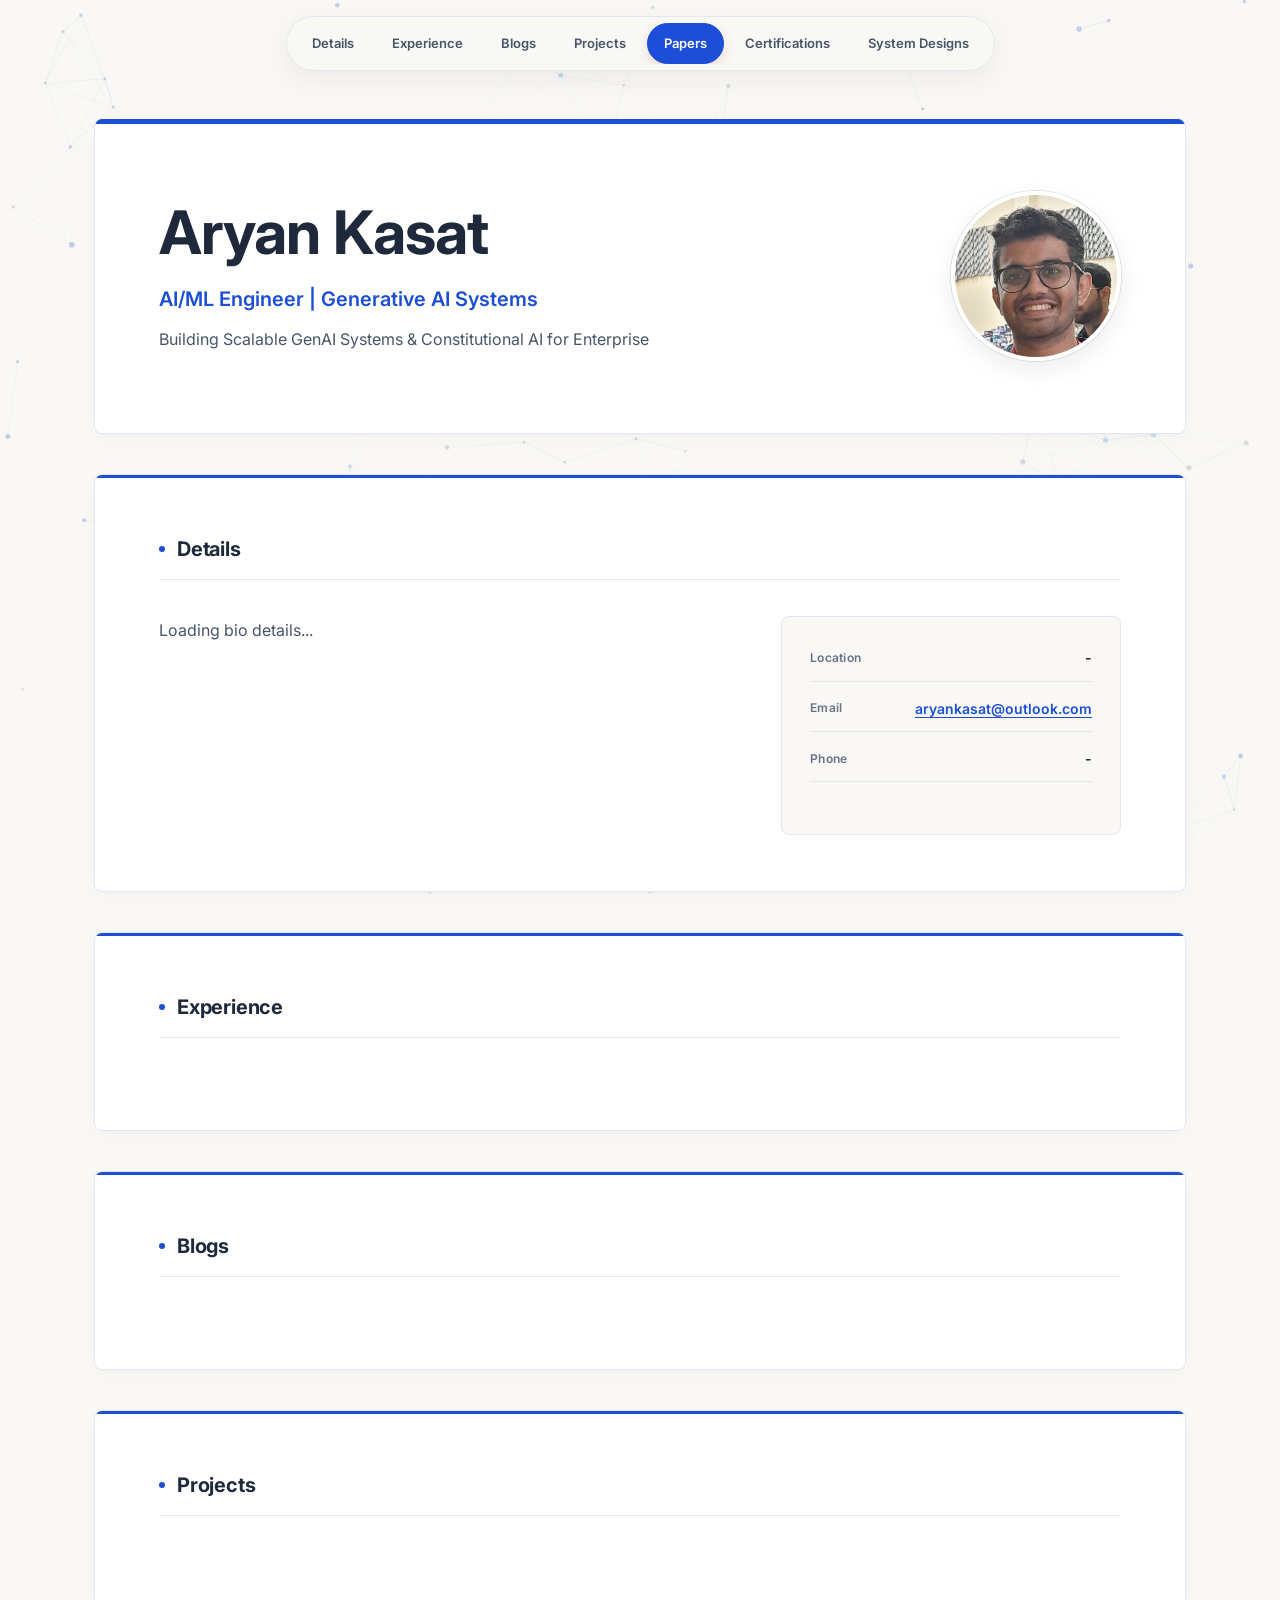
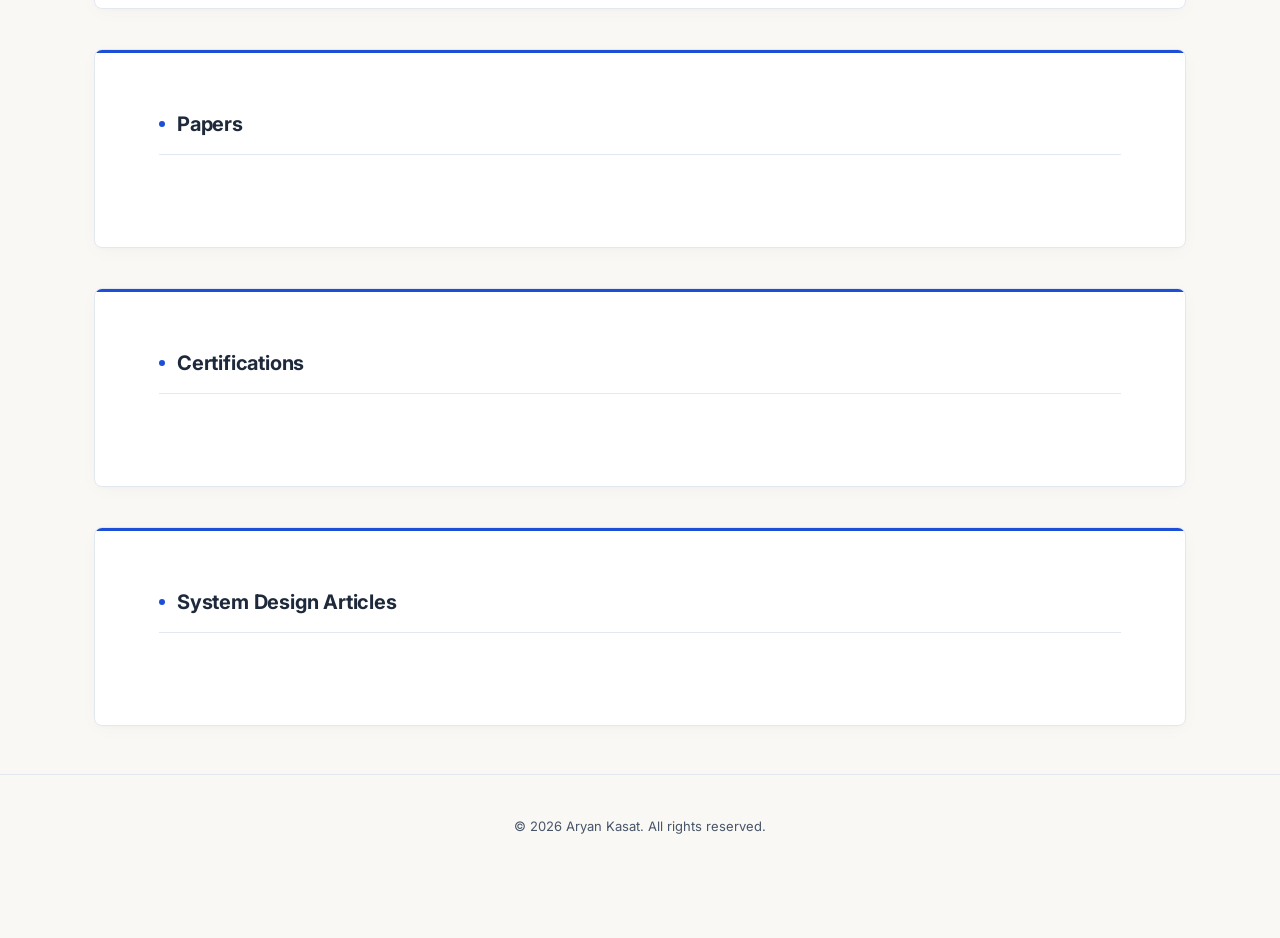
==== static/index.html @ ab73393a "website design with dummy data" ====
<!DOCTYPE html>
<html lang="en">
<head>
  <meta charset="UTF-8">
  <meta name="viewport" content="width=device-width, initial-scale=1.0">
  <meta name="description" content="Aryan Kasat - AI/ML Engineer. Specializing in Generative AI systems, LLMs, and constitutional AI.">
  <title>Aryan Kasat | AI/ML Engineer</title>
  
  <!-- Fonts (Inter Sans-Serif & Fira Code) -->
  <link rel="preconnect" href="https://fonts.googleapis.com">
  <link rel="preconnect" href="https://fonts.gstatic.com" crossorigin>
  <link href="https://fonts.googleapis.com/css2?family=Inter:wght@300;400;500;600;700;800&family=Fira+Code:wght@400;500&display=swap" rel="stylesheet">
  
  <!-- CSS Stylesheet -->
  <link rel="stylesheet" href="index.css">
</head>
<body>
  <!-- Global Loader -->
  <div id="global-loader" class="loader">
    <div class="spinner"></div>
  </div>

  <!-- Interactive Kinetic Network Canvas Background -->
  <canvas id="kinetic-canvas"></canvas>

  <!-- Sticky Top Navigation Bar -->
  <nav class="main-nav">
    <div class="nav-container">
      <a href="#details-section" class="nav-link-btn">Details</a>
      <a href="#experience-section" class="nav-link-btn">Experience</a>
      <a href="#blogs-section" class="nav-link-btn">Blogs</a>
      <a href="#projects-section" class="nav-link-btn">Projects</a>
      <a href="#papers-section" class="nav-link-btn">Papers</a>
      <a href="#certifications-section" class="nav-link-btn">Certifications</a>
      <a href="#system-designs-section" class="nav-link-btn">System Designs</a>
    </div>
  </nav>

  <div class="wrapper">
    <!-- 1. Name Section -->
    <header id="name-section" class="section name-header">
      <div class="name-text-container">
        <h1 id="user-name">Aryan Kasat</h1>
        <p id="user-title" class="user-title">AI/ML Engineer | Generative AI Systems</p>
        <p id="user-tagline" class="user-tagline">Building Scalable GenAI Systems & Constitutional AI for Enterprise</p>
      </div>
      <div class="name-image-container">
        <img src="profile.jpg" alt="Aryan Kasat" class="profile-photo">
      </div>
    </header>

    <!-- 2. Details Section -->
    <section id="details-section" class="section">
      <h2 class="section-title">Details</h2>
      <div class="details-grid">
        <div class="details-bio">
          <p id="about-summary">Loading bio details...</p>
        </div>
        <div class="details-contact">
          <div class="contact-row">
            <span class="contact-label">Location</span>
            <span id="contact-location" class="contact-value">-</span>
          </div>
          <div class="contact-row">
            <span class="contact-label">Email</span>
            <span class="contact-value"><a id="contact-email" href="mailto:aryankasat@outlook.com">aryankasat@outlook.com</a></span>
          </div>
          <div class="contact-row">
            <span class="contact-label">Phone</span>
            <span id="contact-phone" class="contact-value">-</span>
          </div>
          <div class="social-links-row" id="social-links">
            <!-- Dynamically populated -->
          </div>
        </div>
      </div>
    </section>

    <!-- 3. Experience Section -->
    <section id="experience-section" class="section">
      <h2 class="section-title">Experience</h2>
      <div id="experience-list" class="list-container">
        <!-- Dynamically populated -->
      </div>
    </section>

    <!-- 4. Blogs Section -->
    <section id="blogs-section" class="section">
      <h2 class="section-title">Blogs</h2>
      <div id="blogs-list" class="articles-grid">
        <!-- Dynamically populated -->
      </div>
    </section>

    <!-- 5. Projects Section -->
    <section id="projects-section" class="section">
      <h2 class="section-title">Projects</h2>
      <div id="projects-list" class="projects-grid">
        <!-- Dynamically populated -->
      </div>
    </section>

    <!-- 6. Papers Section -->
    <section id="papers-section" class="section">
      <h2 class="section-title">Papers</h2>
      <div id="papers-list" class="papers-list">
        <!-- Dynamically populated -->
      </div>
    </section>

    <!-- 7. Certifications Section -->
    <section id="certifications-section" class="section">
      <h2 class="section-title">Certifications</h2>
      <div id="certifications-list" class="certifications-grid">
        <!-- Dynamically populated -->
      </div>
    </section>

    <!-- 8. System Design Articles Section -->
    <section id="system-designs-section" class="section">
      <h2 class="section-title">System Design Articles</h2>
      <div id="system-designs-list" class="articles-grid">
        <!-- Dynamically populated -->
      </div>
    </section>
  </div>

  <!-- Global Modal for Details/Full Article views -->
  <div id="global-modal" class="modal" role="dialog" aria-modal="true">
    <div class="modal-overlay" id="modal-overlay"></div>
    <div class="modal-container">
      <button class="modal-close" id="modal-close" aria-label="Close modal">✕</button>
      <div class="modal-content" id="modal-body-content">
        <!-- Dynamically rendered -->
      </div>
    </div>
  </div>

  <!-- Footer -->
  <footer class="footer">
    <div class="footer-container">
      <p>&copy; 2026 Aryan Kasat. All rights reserved.</p>
    </div>
  </footer>

  <!-- Core JavaScript -->
  <script type="module" src="index.js"></script>
</body>
</html>
---- static/index.css ----
/* CSS Stylesheet: Anthropic Inspired Sand-Paper Aesthetic (Calibri Sans-Serif Font Stack) */

:root {
  /* Universal Sans-Serif Stack (Inter first) */
  --font-primary: 'Inter', -apple-system, BlinkMacSystemFont, 'Segoe UI', Roboto, Helvetica, Arial, sans-serif;
  --font-headings: 'Inter', -apple-system, BlinkMacSystemFont, 'Segoe UI', Roboto, Helvetica, Arial, sans-serif;
  --font-mono: 'Fira Code', monospace;

  /* Organic Sand-Paper Palette with Blue Accents */
  --bg-primary: #ffffff;
  --bg-secondary: #f9f8f4;  /* Earthy Ivory Paper Background */
  --bg-accent: #eef2f6;     /* Soft slate blue background tint */
  
  --text-primary: #1e293b;    /* Slate Deep Charcoal */
  --text-secondary: #475569;  /* Slate slate */
  --text-muted: #64748b;      /* Slate clay-gray */
  
  /* Brand Accents (Blue theme) */
  --color-accent: #1d4ed8;         /* Cobalt Blue */
  --color-accent-light: rgba(29, 78, 216, 0.06);
  --color-secondary: #0284c7;      /* Steel Blue */
  --color-secondary-light: rgba(2, 132, 199, 0.06);
  
  --border-color: #e2e8f0;    /* Soft Slate Border */
  --success-color: #2d5a27;   
  
  --container-width: 1140px;
  --radius-sm: 4px;
  --radius-md: 8px;
  --transition-speed: 0.2s;
  
  /* Elegant paper-style micro shadows */
  --shadow-subtle: 0 2px 8px rgba(27, 24, 22, 0.02);
  --shadow-card: 0 4px 20px -2px rgba(27, 24, 22, 0.03), 0 2px 4px rgba(27, 24, 22, 0.02);
  --shadow-hover: 0 15px 35px -8px rgba(27, 24, 22, 0.08), 0 2px 6px rgba(27, 24, 22, 0.03);
}

* {
  margin: 0;
  padding: 0;
  box-sizing: border-box;
}

html {
  scroll-behavior: smooth;
  scroll-padding-top: 85px; /* Offset for sticky nav */
}

body {
  font-family: var(--font-primary);
  background-color: var(--bg-secondary);
  color: var(--text-primary);
  line-height: 1.8;
  padding: 0 0 100px 0;
  position: relative;
  overflow-x: hidden;
}

/* Interactive Kinetic Network Background Canvas */
#kinetic-canvas {
  position: fixed;
  top: 0;
  left: 0;
  width: 100vw;
  height: 100vh;
  z-index: -1;
  pointer-events: none;
}

/* Custom Scrollbar */
::-webkit-scrollbar {
  width: 10px;
}
::-webkit-scrollbar-track {
  background: var(--bg-secondary);
}
::-webkit-scrollbar-thumb {
  background: #dcd6cd;
  border-radius: var(--radius-sm);
  border: 2px solid var(--bg-secondary);
}
::-webkit-scrollbar-thumb:hover {
  background: var(--text-muted);
}

/* Wrapper */
.wrapper {
  max-width: var(--container-width);
  margin: 0 auto;
  padding: 0 24px;
}

/* Floating Sticky Navigation Bar (Glassmorphic Sand-Paper) */
.main-nav {
  position: sticky;
  top: 16px;
  margin: 16px auto 48px auto;
  width: max-content;
  max-width: calc(100% - 32px);
  background: rgba(249, 248, 244, 0.75);
  backdrop-filter: blur(20px);
  -webkit-backdrop-filter: blur(20px);
  border: 1px solid var(--border-color);
  z-index: 100;
  padding: 6px 8px;
  border-radius: 50px;
  box-shadow: 0 8px 30px rgba(27, 24, 22, 0.06);
  transition: all var(--transition-speed) cubic-bezier(0.4, 0, 0.2, 1);
}

.nav-container {
  display: flex;
  justify-content: center;
  align-items: center;
  gap: 4px;
  overflow-x: auto;
  scrollbar-width: none;
  border-radius: 50px;
}

.nav-container::-webkit-scrollbar {
  display: none;
}

.nav-link-btn {
  font-family: var(--font-primary);
  font-size: 13px;
  font-weight: 600;
  color: var(--text-secondary);
  background: transparent;
  border: 1px solid transparent;
  padding: 8px 16px;
  border-radius: 30px;
  text-decoration: none;
  white-space: nowrap;
  transition: all var(--transition-speed) cubic-bezier(0.4, 0, 0.2, 1);
}

.nav-link-btn:hover {
  color: var(--color-accent);
  background: var(--color-accent-light);
  transform: translateY(-1px);
  text-decoration: none;
}

.nav-link-btn.active {
  background: var(--color-accent);
  color: #ffffff;
  border-color: var(--color-accent);
  box-shadow: 0 4px 12px rgba(139, 30, 63, 0.15);
}

/* Card layout sections with top brand accent line */
.section {
  background-color: var(--bg-primary);
  border: 1px solid var(--border-color);
  border-radius: var(--radius-md);
  padding: 56px 64px;
  margin-bottom: 40px;
  box-shadow: var(--shadow-card);
  position: relative;
  overflow: hidden;
  transition: box-shadow var(--transition-speed) ease, transform var(--transition-speed) ease;
}

.section:hover {
  box-shadow: var(--shadow-hover);
  transform: translateY(-2px);
}

.section::before {
  content: '';
  position: absolute;
  top: 0;
  left: 0;
  right: 0;
  height: 3px;
  background-color: var(--color-accent);
}

/* 1. Name Section Customizer */
.name-header {
  border-top: none;
  padding: 72px 64px;
  display: flex;
  justify-content: space-between;
  align-items: center;
  gap: 48px;
}

.name-header::before {
  height: 5px; /* Thicker accent line on hero header card */
}

.name-text-container {
  flex: 1;
}

.name-image-container {
  flex-shrink: 0;
  display: flex;
  justify-content: center;
  align-items: center;
}

.profile-photo {
  width: 170px;
  height: 170px;
  border-radius: 50%;
  object-fit: cover;
  border: 4px solid var(--bg-primary);
  box-shadow: 0 8px 24px rgba(27, 24, 22, 0.08), 0 0 0 1px var(--border-color);
  transition: transform var(--transition-speed) ease;
}

.profile-photo:hover {
  transform: scale(1.04);
}

.name-header h1 {
  font-family: var(--font-headings);
  font-size: clamp(38px, 6.5vw, 60px);
  font-weight: 700;
  line-height: 1.1;
  margin-bottom: 16px;
  color: var(--text-primary);
  letter-spacing: -0.015em;
}

.user-title {
  font-family: var(--font-primary);
  font-size: 20px;
  font-weight: 600;
  color: var(--color-accent);
  margin-bottom: 8px;
}

.user-tagline {
  font-family: var(--font-primary);
  font-size: 16px;
  color: var(--text-secondary);
  font-weight: 400;
  max-width: 800px;
}

h1, h2, h3, h4 {
  font-family: var(--font-headings);
  font-weight: 700;
  color: var(--text-primary);
  letter-spacing: -0.015em;
}

h2.section-title {
  font-family: var(--font-headings);
  font-size: 20px;
  text-transform: capitalize;
  letter-spacing: -0.01em;
  color: var(--text-primary);
  margin-bottom: 36px;
  font-weight: 700;
  border-bottom: 1.5px solid var(--border-color);
  padding-bottom: 12px;
  display: flex;
  align-items: center;
  gap: 12px;
}

h2.section-title::before {
  content: '';
  display: inline-block;
  width: 6px;
  height: 6px;
  background-color: var(--color-accent);
  border-radius: 50%;
}

p {
  color: var(--text-secondary);
}

a {
  color: var(--color-accent);
  text-decoration: underline;
  text-underline-offset: 3px;
  transition: opacity var(--transition-speed);
}

a:hover {
  opacity: 0.8;
}

/* 2. Details Section */
.details-grid {
  display: grid;
  grid-template-columns: 1.25fr 0.75fr;
  gap: 56px;
}

.details-bio p {
  font-size: 16px;
  line-height: 1.85;
}

.details-contact {
  display: flex;
  flex-direction: column;
  gap: 14px;
  background-color: var(--bg-secondary);
  padding: 28px;
  border-radius: var(--radius-md);
  border: 1px solid var(--border-color);
}

.contact-row {
  display: flex;
  justify-content: space-between;
  border-bottom: 1px solid var(--border-color);
  padding-bottom: 10px;
  font-size: 14px;
  align-items: center;
}

.contact-row:last-of-type {
  border-bottom: none;
  padding-bottom: 0;
}

.contact-label {
  font-weight: 600;
  color: var(--text-muted);
  font-size: 12px;
  letter-spacing: 0.02em;
}

.contact-value {
  color: var(--text-primary);
  font-weight: 600;
}

.social-links-row {
  display: flex;
  gap: 12px;
  margin-top: 10px;
}

.social-links-row a {
  color: var(--text-primary);
  background: var(--bg-primary);
  border: 1px solid var(--border-color);
  width: 38px;
  height: 38px;
  border-radius: var(--radius-sm);
  display: inline-flex;
  justify-content: center;
  align-items: center;
  transition: all var(--transition-speed) ease;
  box-shadow: 0 1px 2px rgba(0,0,0,0.01);
}

.social-links-row a:hover {
  background: var(--text-primary);
  color: var(--bg-primary);
  border-color: var(--text-primary);
  transform: translateY(-1px);
}

.social-links-row svg {
  width: 18px;
  height: 18px;
}

/* 3. Experience Timeline */
.list-container {
  display: flex;
  flex-direction: column;
  gap: 40px;
}

.exp-item {
  display: grid;
  grid-template-columns: 200px 1fr;
  gap: 32px;
  border-bottom: 1px dashed var(--border-color);
  padding-bottom: 32px;
}

.exp-item:last-child {
  border-bottom: none;
  padding-bottom: 0;
}

.exp-date {
  font-family: var(--font-primary);
  font-size: 14.5px;
  font-weight: 600;
  color: var(--color-accent);
  border-right: 2px solid var(--border-color);
  padding-right: 24px;
}

.exp-content h3 {
  font-family: var(--font-headings);
  font-size: 20px;
  font-weight: 700;
  margin-bottom: 4px;
}

.exp-company {
  font-weight: 600;
  color: var(--color-secondary);
  font-size: 15px;
  margin-bottom: 12px;
  display: block;
}

.exp-desc {
  font-size: 15px;
  margin-bottom: 16px;
  color: var(--text-secondary);
}

.exp-highlights {
  list-style: none;
  display: flex;
  flex-direction: column;
  gap: 8px;
  padding-left: 2px;
}

.exp-highlights li {
  font-size: 14.5px;
  color: var(--text-secondary);
  position: relative;
  padding-left: 22px;
}

.exp-highlights li::before {
  content: '✦';
  position: absolute;
  left: 0;
  top: 1px;
  color: var(--color-accent);
  font-size: 10px;
}

/* 4 & 8. Articles Cards Grid */
.articles-grid {
  display: grid;
  grid-template-columns: 1fr 1fr;
  gap: 24px;
}

.article-card {
  display: flex;
  flex-direction: column;
  gap: 14px;
  padding: 32px;
  background-color: var(--bg-secondary);
  border: 1px solid var(--border-color);
  border-radius: var(--radius-md);
  cursor: pointer;
  height: 100%;
  transition: all var(--transition-speed) ease;
}

.article-card:hover {
  border-color: var(--color-accent);
  background-color: var(--bg-primary);
  transform: translateY(-3px);
  box-shadow: var(--shadow-hover);
}

.article-card-header {
  display: flex;
  justify-content: space-between;
  align-items: center;
  font-size: 11px;
  font-weight: 700;
}

.article-category {
  color: var(--color-secondary);
  text-transform: uppercase;
  letter-spacing: 0.05em;
}

.article-meta-date {
  color: var(--text-muted);
  font-family: var(--font-mono);
}

.article-card h3 {
  font-family: var(--font-headings);
  font-size: 19px;
  font-weight: 700;
  line-height: 1.35;
  color: var(--text-primary);
  transition: color var(--transition-speed);
}

.article-card:hover h3 {
  color: var(--color-accent);
}

.article-summary-text {
  font-size: 14.5px;
  color: var(--text-secondary);
  line-height: 1.6;
}

.article-read-btn {
  font-size: 12px;
  font-weight: 700;
  color: var(--color-accent);
  text-transform: uppercase;
  letter-spacing: 0.05em;
  margin-top: auto;
  display: flex;
  align-items: center;
}

/* 5. Projects Section */
.projects-grid {
  display: grid;
  grid-template-columns: 1fr 1fr;
  gap: 24px;
}

.proj-card {
  border: 1px solid var(--border-color);
  padding: 32px;
  border-radius: var(--radius-md);
  background-color: var(--bg-secondary);
  display: flex;
  flex-direction: column;
  gap: 14px;
  cursor: pointer;
  transition: all var(--transition-speed) ease;
}

.proj-card:hover {
  border-color: var(--color-accent);
  background-color: var(--bg-primary);
  transform: translateY(-3px);
  box-shadow: var(--shadow-hover);
}

.proj-card h3 {
  font-family: var(--font-headings);
  font-size: 19px;
  font-weight: 700;
  transition: color var(--transition-speed);
}

.proj-card:hover h3 {
  color: var(--color-accent);
}

.proj-category {
  font-size: 10px;
  font-weight: 700;
  text-transform: uppercase;
  letter-spacing: 0.05em;
  color: var(--color-accent);
}

.proj-desc {
  font-size: 14.5px;
  color: var(--text-secondary);
  line-height: 1.65;
  display: -webkit-box;
  -webkit-line-clamp: 3;
  -webkit-box-orient: vertical;
  overflow: hidden;
}

.proj-techs {
  display: flex;
  flex-wrap: wrap;
  gap: 6px;
  margin-top: auto;
}

.tech-badge {
  font-family: var(--font-mono);
  font-size: 10.5px;
  background-color: var(--color-secondary-light);
  color: var(--color-secondary);
  border: 1px solid rgba(45, 90, 39, 0.1);
  padding: 3px 8px;
  border-radius: var(--radius-sm);
  font-weight: 500;
}

/* 6. Papers Section */
.papers-list {
  display: flex;
  flex-direction: column;
  gap: 32px;
}

.paper-item {
  border-left: 3px solid var(--color-accent);
  padding-left: 24px;
}

.paper-item h3 {
  font-family: var(--font-headings);
  font-size: 19px;
  margin-bottom: 8px;
  line-height: 1.3;
}

.paper-authors {
  font-size: 14.5px;
  color: var(--text-muted);
  margin-bottom: 8px;
}

.author-highlight {
  font-weight: 700;
  color: var(--color-accent);
  background: var(--color-accent-light);
  padding: 2px 8px;
  border-radius: 4px;
}

.paper-venue-badge {
  font-size: 11.5px;
  font-weight: 700;
  color: var(--color-secondary);
  background-color: var(--color-secondary-light);
  border: 1px solid rgba(45, 90, 39, 0.1);
  padding: 3px 8px;
  border-radius: var(--radius-sm);
  display: inline-block;
  margin-bottom: 10px;
}

.paper-desc {
  font-size: 14.5px;
  color: var(--text-secondary);
}

/* 7. Certifications Section */
.certifications-grid {
  display: grid;
  grid-template-columns: repeat(auto-fill, minmax(280px, 1fr));
  gap: 20px;
}

.cert-card {
  background-color: var(--bg-secondary);
  border: 1px solid var(--border-color);
  padding: 24px;
  border-radius: var(--radius-md);
  display: flex;
  flex-direction: column;
  justify-content: space-between;
  min-height: 120px;
  transition: all var(--transition-speed) ease;
}

.cert-card:hover {
  border-color: var(--color-accent);
  background-color: var(--bg-primary);
  box-shadow: var(--shadow-subtle);
  transform: translateY(-2px);
}

.cert-card h3 {
  font-family: var(--font-headings);
  font-size: 15.5px;
  font-weight: 700;
  margin-bottom: 6px;
  line-height: 1.3;
}

.cert-issuer {
  font-size: 13px;
  color: var(--text-secondary);
  font-weight: 500;
}

.cert-date {
  font-size: 11px;
  font-family: var(--font-mono);
  color: var(--text-muted);
  margin-top: 10px;
  font-weight: 500;
}

/* Global Loader */
.loader {
  position: fixed;
  top: 0;
  left: 0;
  width: 100%;
  height: 100%;
  background: var(--bg-secondary);
  display: flex;
  justify-content: center;
  align-items: center;
  z-index: 9999;
  transition: opacity var(--transition-speed) ease, visibility var(--transition-speed) ease;
}

.loader.hidden {
  opacity: 0;
  visibility: hidden;
}

.spinner {
  width: 40px;
  height: 40px;
  border: 2px solid var(--border-color);
  border-top-color: var(--color-accent);
  border-radius: 50%;
  animation: spin 0.8s infinite linear;
}

@keyframes spin {
  to { transform: rotate(360deg); }
}

/* Modal system */
.modal {
  position: fixed;
  top: 0;
  left: 0;
  width: 100%;
  height: 100%;
  z-index: 2000;
  display: flex;
  justify-content: center;
  align-items: center;
  opacity: 0;
  visibility: hidden;
  transition: opacity var(--transition-speed) ease, visibility var(--transition-speed) ease;
}

.modal.active {
  opacity: 1;
  visibility: visible;
}

.modal-overlay {
  position: absolute;
  top: 0;
  left: 0;
  width: 100%;
  height: 100%;
  background: rgba(25, 25, 25, 0.45);
  backdrop-filter: blur(4px);
}

.modal-container {
  background: var(--bg-primary);
  border: 1px solid var(--border-color);
  width: 90%;
  max-width: 760px;
  max-height: 80vh;
  overflow-y: auto;
  position: relative;
  z-index: 2002;
  padding: 44px;
  border-radius: var(--radius-md);
  box-shadow: 0 20px 40px rgba(0, 0, 0, 0.05);
}

.modal-close {
  position: absolute;
  top: 20px;
  right: 20px;
  background: var(--bg-secondary);
  border: 1px solid var(--border-color);
  font-size: 14px;
  font-weight: bold;
  cursor: pointer;
  color: var(--text-secondary);
  width: 32px;
  height: 32px;
  border-radius: 50%;
  display: flex;
  justify-content: center;
  align-items: center;
  transition: all var(--transition-speed);
}

.modal-close:hover {
  background: var(--text-primary);
  color: #ffffff;
  border-color: var(--text-primary);
}

/* Markdown formatting inside modal/page */
.markdown-body {
  line-height: 1.85;
  font-size: 15px;
}

.markdown-body h1, .markdown-body h2, .markdown-body h3 {
  font-family: var(--font-headings);
  font-weight: 700;
  margin-top: 24px;
  margin-bottom: 12px;
  color: var(--text-primary);
}

.markdown-body h1 { font-size: 22px; border-bottom: 1px solid var(--border-color); padding-bottom: 6px; }
.markdown-body h2 { font-size: 20px; }
.markdown-body h3 { font-size: 16px; }

.markdown-body p {
  margin-bottom: 16px;
  color: var(--text-secondary);
}

.markdown-body ul, .markdown-body ol {
  margin-bottom: 16px;
  padding-left: 20px;
}

.markdown-body li {
  margin-bottom: 6px;
  color: var(--text-secondary);
}

.markdown-body code {
  font-family: var(--font-mono);
  font-size: 13.5px;
  background: var(--bg-secondary);
  padding: 2px 6px;
  border-radius: var(--radius-sm);
  border: 1px solid var(--border-color);
  color: var(--color-accent);
}

.markdown-body pre {
  background: var(--bg-secondary);
  border: 1px solid var(--border-color);
  padding: 16px;
  border-radius: var(--radius-sm);
  overflow-x: auto;
  margin-bottom: 16px;
}

.markdown-body pre code {
  background: none;
  border: none;
  padding: 0;
  color: var(--text-primary);
}

/* Math blocks styling in markdown */
.math-block {
  text-align: center;
  margin: 18px 0;
  font-family: var(--font-mono);
  background: var(--bg-secondary);
  padding: 12px;
  border-radius: var(--radius-sm);
  border-left: 3px solid var(--color-secondary);
  color: var(--text-primary);
  font-size: 14.5px;
  font-weight: 500;
}

/* Footer */
.footer {
  text-align: center;
  padding-top: 40px;
  color: var(--text-muted);
  font-size: 13px;
  border-top: 1px solid var(--border-color);
  margin-top: 48px;
}

/* Responsive Overrides */
@media (max-width: 1024px) {
  .articles-grid {
    grid-template-columns: 1fr;
  }
}

@media (max-width: 768px) {
  body {
    padding-bottom: 40px;
  }
  
  .main-nav {
    width: calc(100% - 32px);
    max-width: 100%;
    top: 10px;
    margin-bottom: 32px;
  }
  
  .nav-container {
    justify-content: flex-start;
    padding: 0 8px;
  }
  
  .section {
    padding: 36px 24px;
    margin-bottom: 24px;
  }
  
  .name-header {
    padding: 48px 24px;
    flex-direction: column-reverse;
    gap: 24px;
    text-align: center;
  }
  
  .name-header h1 {
    font-size: 34px;
  }
  
  .profile-photo {
    width: 140px;
    height: 140px;
  }
  
  .details-grid {
    grid-template-columns: 1fr;
    gap: 24px;
  }
  
  .exp-item {
    grid-template-columns: 1fr;
    gap: 8px;
  }
  
  .exp-date {
    border-right: none;
    border-left: 2px solid var(--border-color);
    padding-right: 0;
    padding-left: 12px;
  }
  
  .projects-grid {
    grid-template-columns: 1fr;
  }
}
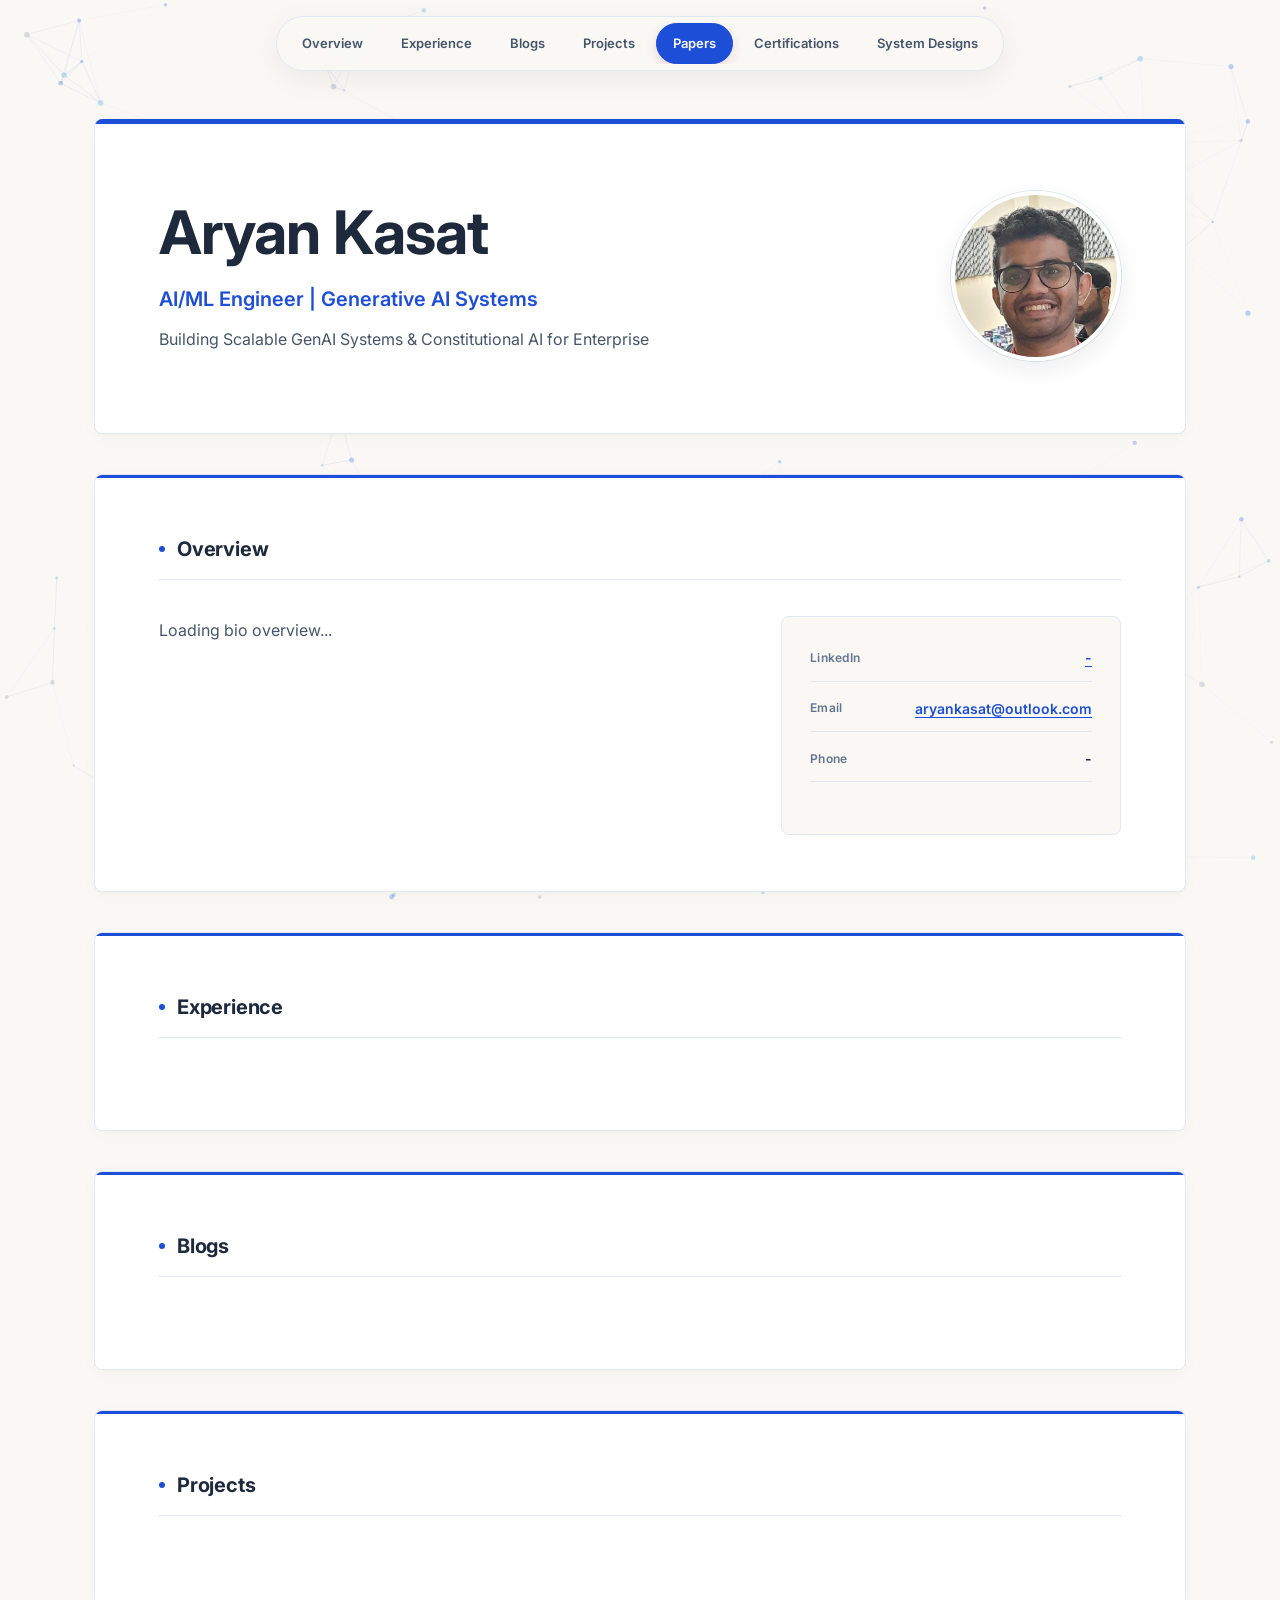
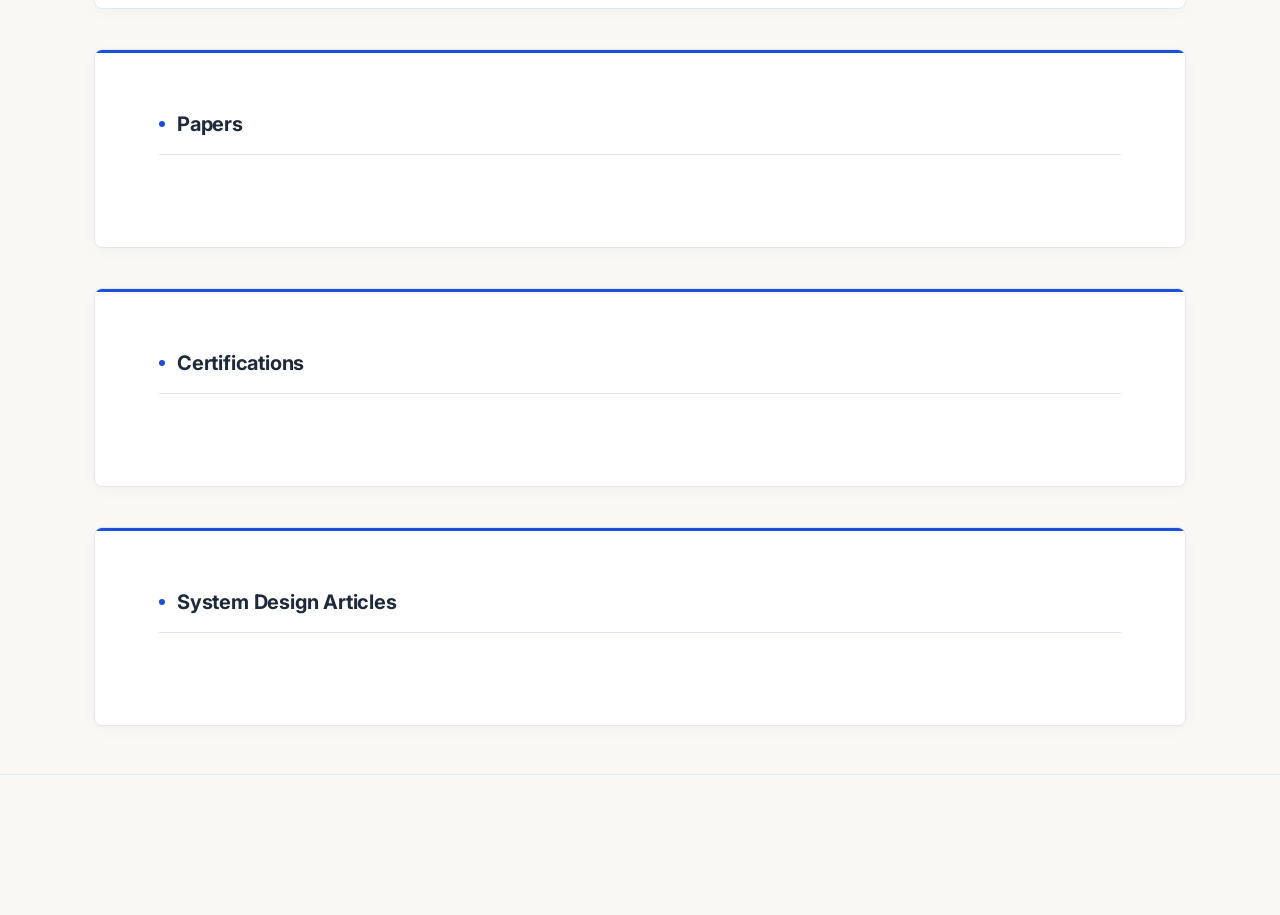
==== commit 89a0eda1: "Revamped the details section to overview section." ====
--- a/static/index.html
+++ b/static/index.html
@@ -26,7 +26,7 @@
   <!-- Sticky Top Navigation Bar -->
   <nav class="main-nav">
     <div class="nav-container">
-      <a href="#details-section" class="nav-link-btn">Details</a>
+      <a href="#overview-section" class="nav-link-btn">Overview</a>
       <a href="#experience-section" class="nav-link-btn">Experience</a>
       <a href="#blogs-section" class="nav-link-btn">Blogs</a>
       <a href="#projects-section" class="nav-link-btn">Projects</a>
@@ -49,17 +49,17 @@
       </div>
     </header>
 
-    <!-- 2. Details Section -->
-    <section id="details-section" class="section">
-      <h2 class="section-title">Details</h2>
+    <!-- 2. Overview Section -->
+    <section id="overview-section" class="section">
+      <h2 class="section-title">Overview</h2>
       <div class="details-grid">
         <div class="details-bio">
-          <p id="about-summary">Loading bio details...</p>
+          <p id="about-summary">Loading bio overview...</p>
         </div>
         <div class="details-contact">
           <div class="contact-row">
-            <span class="contact-label">Location</span>
-            <span id="contact-location" class="contact-value">-</span>
+            <span class="contact-label">LinkedIn</span>
+            <span class="contact-value"><a id="contact-linkedin" href="#" target="_blank" rel="noopener noreferrer">-</a></span>
           </div>
           <div class="contact-row">
             <span class="contact-label">Email</span>
@@ -139,7 +139,6 @@
   <!-- Footer -->
   <footer class="footer">
     <div class="footer-container">
-      <p>&copy; 2026 Aryan Kasat. All rights reserved.</p>
     </div>
   </footer>
 
--- a/static/index.css
+++ b/static/index.css
@@ -335,6 +335,19 @@
 .contact-value {
   color: var(--text-primary);
   font-weight: 600;
+  text-align: right;
+  max-width: 75%;
+  min-width: 0;
+  overflow: hidden;
+  text-overflow: ellipsis;
+  white-space: nowrap;
+}
+
+.contact-value a {
+  display: block;
+  overflow: hidden;
+  text-overflow: ellipsis;
+  white-space: nowrap;
 }
 
 .social-links-row {
@@ -517,6 +530,59 @@
   margin-top: auto;
   display: flex;
   align-items: center;
+}
+
+/* Card Media/Icon Placeholder space */
+.article-card-media {
+  width: 100%;
+  height: 140px;
+  background: var(--bg-primary);
+  border: 1px dashed var(--border-color);
+  border-radius: var(--radius-sm);
+  display: flex;
+  align-items: center;
+  justify-content: center;
+  margin-bottom: 8px;
+  transition: all var(--transition-speed) ease;
+}
+
+.article-card:hover .article-card-media {
+  border-color: var(--color-accent);
+  background: var(--color-accent-light);
+  transform: translateY(-1px);
+}
+
+.article-media-placeholder {
+  display: flex;
+  flex-direction: column;
+  align-items: center;
+  gap: 8px;
+  color: var(--text-muted);
+  font-size: 11px;
+  font-family: var(--font-mono);
+  font-weight: 500;
+  text-transform: uppercase;
+  letter-spacing: 0.05em;
+  transition: color var(--transition-speed) ease;
+}
+
+.article-card:hover .article-media-placeholder {
+  color: var(--color-accent);
+}
+
+.article-media-placeholder svg {
+  width: 28px;
+  height: 28px;
+  stroke: currentColor;
+  stroke-width: 1.5;
+  fill: none;
+  stroke-linecap: round;
+  stroke-linejoin: round;
+  transition: transform var(--transition-speed) ease;
+}
+
+.article-card:hover .article-media-placeholder svg {
+  transform: scale(1.08);
 }
 
 /* 5. Projects Section */
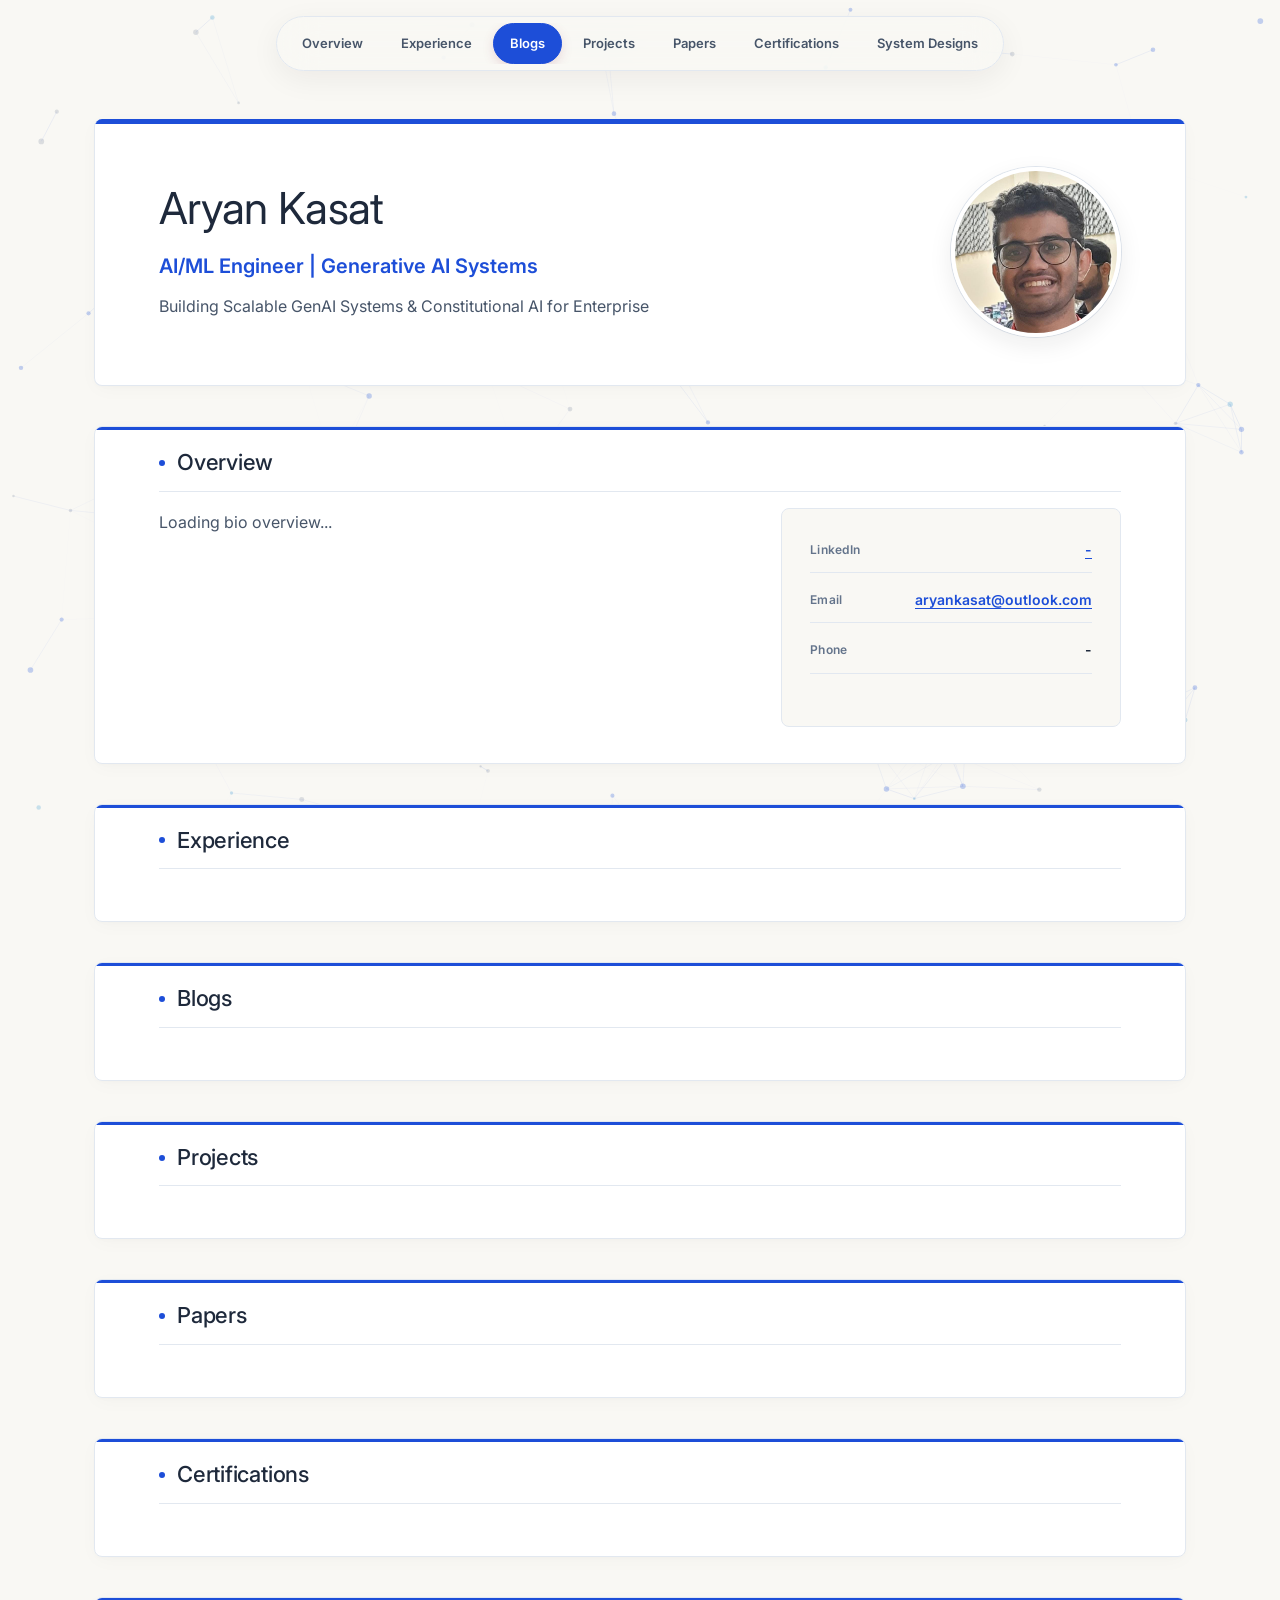
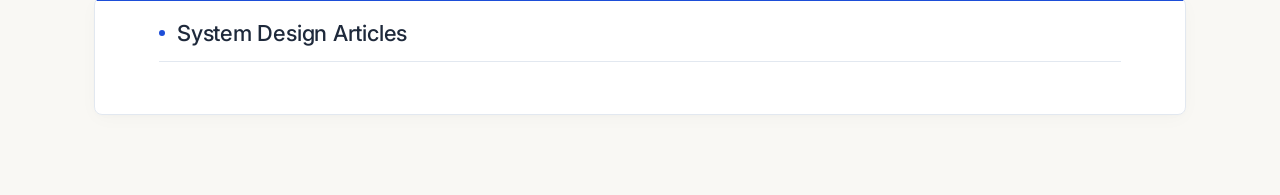
==== commit 6611b1c4: "refactor: improve article image rendering logic, clean up content parsing, and refine UI padding and" ====
--- a/static/index.html
+++ b/static/index.html
@@ -136,11 +136,7 @@
     </div>
   </div>
 
-  <!-- Footer -->
-  <footer class="footer">
-    <div class="footer-container">
-    </div>
-  </footer>
+
 
   <!-- Core JavaScript -->
   <script type="module" src="index.js"></script>
--- a/static/index.css
+++ b/static/index.css
@@ -2,33 +2,41 @@
 
 :root {
   /* Universal Sans-Serif Stack (Inter first) */
-  --font-primary: 'Inter', -apple-system, BlinkMacSystemFont, 'Segoe UI', Roboto, Helvetica, Arial, sans-serif;
+  --font-primary: 'Aptos', 'Inter', -apple-system, BlinkMacSystemFont, 'Segoe UI', Roboto, Helvetica, Arial, sans-serif;
   --font-headings: 'Inter', -apple-system, BlinkMacSystemFont, 'Segoe UI', Roboto, Helvetica, Arial, sans-serif;
   --font-mono: 'Fira Code', monospace;
 
   /* Organic Sand-Paper Palette with Blue Accents */
   --bg-primary: #ffffff;
-  --bg-secondary: #f9f8f4;  /* Earthy Ivory Paper Background */
-  --bg-accent: #eef2f6;     /* Soft slate blue background tint */
-  
-  --text-primary: #1e293b;    /* Slate Deep Charcoal */
-  --text-secondary: #475569;  /* Slate slate */
-  --text-muted: #64748b;      /* Slate clay-gray */
-  
+  --bg-secondary: #f9f8f4;
+  /* Earthy Ivory Paper Background */
+  --bg-accent: #eef2f6;
+  /* Soft slate blue background tint */
+
+  --text-primary: #1e293b;
+  /* Slate Deep Charcoal */
+  --text-secondary: #475569;
+  /* Slate slate */
+  --text-muted: #64748b;
+  /* Slate clay-gray */
+
   /* Brand Accents (Blue theme) */
-  --color-accent: #1d4ed8;         /* Cobalt Blue */
+  --color-accent: #1d4ed8;
+  /* Cobalt Blue */
   --color-accent-light: rgba(29, 78, 216, 0.06);
-  --color-secondary: #0284c7;      /* Steel Blue */
+  --color-secondary: #0284c7;
+  /* Steel Blue */
   --color-secondary-light: rgba(2, 132, 199, 0.06);
-  
-  --border-color: #e2e8f0;    /* Soft Slate Border */
-  --success-color: #2d5a27;   
-  
+
+  --border-color: #e2e8f0;
+  /* Soft Slate Border */
+  --success-color: #2d5a27;
+
   --container-width: 1140px;
   --radius-sm: 4px;
   --radius-md: 8px;
   --transition-speed: 0.2s;
-  
+
   /* Elegant paper-style micro shadows */
   --shadow-subtle: 0 2px 8px rgba(27, 24, 22, 0.02);
   --shadow-card: 0 4px 20px -2px rgba(27, 24, 22, 0.03), 0 2px 4px rgba(27, 24, 22, 0.02);
@@ -43,7 +51,8 @@
 
 html {
   scroll-behavior: smooth;
-  scroll-padding-top: 85px; /* Offset for sticky nav */
+  scroll-padding-top: 85px;
+  /* Offset for sticky nav */
 }
 
 body {
@@ -51,7 +60,7 @@
   background-color: var(--bg-secondary);
   color: var(--text-primary);
   line-height: 1.8;
-  padding: 0 0 100px 0;
+  padding: 0 0 40px 0;
   position: relative;
   overflow-x: hidden;
 }
@@ -71,14 +80,17 @@
 ::-webkit-scrollbar {
   width: 10px;
 }
+
 ::-webkit-scrollbar-track {
   background: var(--bg-secondary);
 }
+
 ::-webkit-scrollbar-thumb {
   background: #dcd6cd;
   border-radius: var(--radius-sm);
   border: 2px solid var(--bg-secondary);
 }
+
 ::-webkit-scrollbar-thumb:hover {
   background: var(--text-muted);
 }
@@ -155,7 +167,7 @@
   background-color: var(--bg-primary);
   border: 1px solid var(--border-color);
   border-radius: var(--radius-md);
-  padding: 56px 64px;
+  padding: 16px 64px 36px 64px;
   margin-bottom: 40px;
   box-shadow: var(--shadow-card);
   position: relative;
@@ -181,7 +193,7 @@
 /* 1. Name Section Customizer */
 .name-header {
   border-top: none;
-  padding: 72px 64px;
+  padding: 48px 64px;
   display: flex;
   justify-content: space-between;
   align-items: center;
@@ -189,7 +201,8 @@
 }
 
 .name-header::before {
-  height: 5px; /* Thicker accent line on hero header card */
+  height: 5px;
+  /* Thicker accent line on hero header card */
 }
 
 .name-text-container {
@@ -219,8 +232,8 @@
 
 .name-header h1 {
   font-family: var(--font-headings);
-  font-size: clamp(38px, 6.5vw, 60px);
-  font-weight: 700;
+  font-size: clamp(28px, 5vw, 44px);
+  font-weight: 400;
   line-height: 1.1;
   margin-bottom: 16px;
   color: var(--text-primary);
@@ -243,23 +256,27 @@
   max-width: 800px;
 }
 
-h1, h2, h3, h4 {
+h1,
+h2,
+h3,
+h4 {
   font-family: var(--font-headings);
-  font-weight: 700;
+  font-weight: 500;
   color: var(--text-primary);
   letter-spacing: -0.015em;
 }
 
 h2.section-title {
   font-family: var(--font-headings);
-  font-size: 20px;
+  font-size: 22px;
   text-transform: capitalize;
   letter-spacing: -0.01em;
   color: var(--text-primary);
-  margin-bottom: 36px;
-  font-weight: 700;
+  margin-top: 0;
+  margin-bottom: 16px;
+  font-weight: 500;
   border-bottom: 1.5px solid var(--border-color);
-  padding-bottom: 12px;
+  padding-bottom: 8px;
   display: flex;
   align-items: center;
   gap: 12px;
@@ -367,7 +384,7 @@
   justify-content: center;
   align-items: center;
   transition: all var(--transition-speed) ease;
-  box-shadow: 0 1px 2px rgba(0,0,0,0.01);
+  box-shadow: 0 1px 2px rgba(0, 0, 0, 0.01);
 }
 
 .social-links-row a:hover {
@@ -404,26 +421,30 @@
 
 .exp-date {
   font-family: var(--font-primary);
-  font-size: 14.5px;
-  font-weight: 600;
-  color: var(--color-accent);
   border-right: 2px solid var(--border-color);
   padding-right: 24px;
+}
+
+.exp-company-name {
+  font-weight: 500;
+  color: var(--color-accent);
+  font-size: 15.5px;
+  line-height: 1.35;
+}
+
+.exp-date-range {
+  font-size: 12.5px;
+  color: var(--text-muted);
+  font-weight: 500;
+  margin-top: 6px;
+  display: block;
 }
 
 .exp-content h3 {
   font-family: var(--font-headings);
   font-size: 20px;
-  font-weight: 700;
+  font-weight: 500;
   margin-bottom: 4px;
-}
-
-.exp-company {
-  font-weight: 600;
-  color: var(--color-secondary);
-  font-size: 15px;
-  margin-bottom: 12px;
-  display: block;
 }
 
 .exp-desc {
@@ -436,7 +457,7 @@
   list-style: none;
   display: flex;
   flex-direction: column;
-  gap: 8px;
+  gap: 2px;
   padding-left: 2px;
 }
 
@@ -445,6 +466,7 @@
   color: var(--text-secondary);
   position: relative;
   padding-left: 22px;
+  line-height: 1.45;
 }
 
 .exp-highlights li::before {
@@ -459,7 +481,7 @@
 /* 4 & 8. Articles Cards Grid */
 .articles-grid {
   display: grid;
-  grid-template-columns: 1fr 1fr;
+  grid-template-columns: repeat(auto-fill, minmax(200px, 1fr));
   gap: 24px;
 }
 
@@ -467,7 +489,7 @@
   display: flex;
   flex-direction: column;
   gap: 14px;
-  padding: 32px;
+  padding: 16px 28px;
   background-color: var(--bg-secondary);
   border: 1px solid var(--border-color);
   border-radius: var(--radius-md);
@@ -492,7 +514,7 @@
 }
 
 .article-category {
-  color: var(--color-secondary);
+  color: var(--text-muted);
   text-transform: uppercase;
   letter-spacing: 0.05em;
 }
@@ -500,25 +522,30 @@
 .article-meta-date {
   color: var(--text-muted);
   font-family: var(--font-mono);
+  font-size: 11px;
 }
 
 .article-card h3 {
   font-family: var(--font-headings);
-  font-size: 19px;
-  font-weight: 700;
+  font-size: 16px;
+  font-weight: 500;
   line-height: 1.35;
   color: var(--text-primary);
   transition: color var(--transition-speed);
 }
 
 .article-card:hover h3 {
-  color: var(--color-accent);
+  color: var(--text-primary);
 }
 
 .article-summary-text {
   font-size: 14.5px;
   color: var(--text-secondary);
   line-height: 1.6;
+  display: -webkit-box;
+  -webkit-line-clamp: 2;
+  -webkit-box-orient: vertical;
+  overflow: hidden;
 }
 
 .article-read-btn {
@@ -527,29 +554,46 @@
   color: var(--color-accent);
   text-transform: uppercase;
   letter-spacing: 0.05em;
+  display: flex;
+  align-items: center;
+  transition: color var(--transition-speed) ease;
+}
+
+.article-card:hover .article-read-btn {
+  color: var(--color-accent);
+  text-decoration: underline;
+}
+
+.article-card-footer {
+  display: flex;
+  justify-content: space-between;
+  align-items: center;
   margin-top: auto;
-  display: flex;
-  align-items: center;
 }
 
 /* Card Media/Icon Placeholder space */
 .article-card-media {
-  width: 100%;
-  height: 140px;
+  width: calc(100% + 56px);
+  margin-top: -16px;
+  margin-left: -28px;
+  margin-right: -28px;
+  height: 160px;
   background: var(--bg-primary);
-  border: 1px dashed var(--border-color);
-  border-radius: var(--radius-sm);
+  border: none;
+  border-bottom: 1px solid var(--border-color);
+  border-top-left-radius: var(--radius-md);
+  border-top-right-radius: var(--radius-md);
   display: flex;
   align-items: center;
   justify-content: center;
-  margin-bottom: 8px;
+  margin-bottom: 0;
   transition: all var(--transition-speed) ease;
+  overflow: hidden;
 }
 
 .article-card:hover .article-card-media {
-  border-color: var(--color-accent);
+  border-bottom-color: var(--color-accent);
   background: var(--color-accent-light);
-  transform: translateY(-1px);
 }
 
 .article-media-placeholder {
@@ -588,19 +632,20 @@
 /* 5. Projects Section */
 .projects-grid {
   display: grid;
-  grid-template-columns: 1fr 1fr;
+  grid-template-columns: repeat(auto-fill, minmax(200px, 1fr));
   gap: 24px;
 }
 
 .proj-card {
   border: 1px solid var(--border-color);
-  padding: 32px;
+  padding: 16px 28px 16px 28px;
   border-radius: var(--radius-md);
   background-color: var(--bg-secondary);
   display: flex;
   flex-direction: column;
   gap: 14px;
   cursor: pointer;
+  overflow: hidden;
   transition: all var(--transition-speed) ease;
 }
 
@@ -613,8 +658,9 @@
 
 .proj-card h3 {
   font-family: var(--font-headings);
-  font-size: 19px;
-  font-weight: 700;
+  font-size: 16px;
+  font-weight: 500;
+  line-height: 1.15;
   transition: color var(--transition-speed);
 }
 
@@ -638,6 +684,22 @@
   -webkit-line-clamp: 3;
   -webkit-box-orient: vertical;
   overflow: hidden;
+}
+
+.proj-link {
+  font-family: var(--font-headings);
+  font-size: 13.5px;
+  font-weight: 600;
+  color: var(--color-accent);
+  text-decoration: none;
+  margin-top: auto;
+  align-self: flex-start;
+  transition: opacity var(--transition-speed);
+}
+
+.proj-link:hover {
+  text-decoration: underline;
+  opacity: 0.85;
 }
 
 .proj-techs {
@@ -704,8 +766,34 @@
 }
 
 .paper-desc {
+  font-size: 15px;
+  color: var(--text-secondary);
+}
+
+.paper-highlights {
+  list-style: none;
+  display: flex;
+  flex-direction: column;
+  gap: 2px;
+  margin: 8px 0;
+  padding-left: 2px;
+}
+
+.paper-highlights li {
   font-size: 14.5px;
   color: var(--text-secondary);
+  position: relative;
+  padding-left: 22px;
+  line-height: 1.45;
+}
+
+.paper-highlights li::before {
+  content: '•';
+  position: absolute;
+  left: 0;
+  top: -1px;
+  color: var(--color-accent);
+  font-size: 16px;
 }
 
 /* 7. Certifications Section */
@@ -724,6 +812,7 @@
   flex-direction: column;
   justify-content: space-between;
   min-height: 120px;
+  cursor: pointer;
   transition: all var(--transition-speed) ease;
 }
 
@@ -737,7 +826,7 @@
 .cert-card h3 {
   font-family: var(--font-headings);
   font-size: 15.5px;
-  font-weight: 700;
+  font-weight: 500;
   margin-bottom: 6px;
   line-height: 1.3;
 }
@@ -786,7 +875,9 @@
 }
 
 @keyframes spin {
-  to { transform: rotate(360deg); }
+  to {
+    transform: rotate(360deg);
+  }
 }
 
 /* Modal system */
@@ -865,7 +956,9 @@
   font-size: 15px;
 }
 
-.markdown-body h1, .markdown-body h2, .markdown-body h3 {
+.markdown-body h1,
+.markdown-body h2,
+.markdown-body h3 {
   font-family: var(--font-headings);
   font-weight: 700;
   margin-top: 24px;
@@ -873,16 +966,27 @@
   color: var(--text-primary);
 }
 
-.markdown-body h1 { font-size: 22px; border-bottom: 1px solid var(--border-color); padding-bottom: 6px; }
-.markdown-body h2 { font-size: 20px; }
-.markdown-body h3 { font-size: 16px; }
+.markdown-body h1 {
+  font-size: 22px;
+  border-bottom: 1px solid var(--border-color);
+  padding-bottom: 6px;
+}
+
+.markdown-body h2 {
+  font-size: 20px;
+}
+
+.markdown-body h3 {
+  font-size: 16px;
+}
 
 .markdown-body p {
   margin-bottom: 16px;
   color: var(--text-secondary);
 }
 
-.markdown-body ul, .markdown-body ol {
+.markdown-body ul,
+.markdown-body ol {
   margin-bottom: 16px;
   padding-left: 20px;
 }
@@ -953,58 +1057,58 @@
   body {
     padding-bottom: 40px;
   }
-  
+
   .main-nav {
     width: calc(100% - 32px);
     max-width: 100%;
     top: 10px;
     margin-bottom: 32px;
   }
-  
+
   .nav-container {
     justify-content: flex-start;
     padding: 0 8px;
   }
-  
+
   .section {
-    padding: 36px 24px;
+    padding: 16px 24px 36px 24px;
     margin-bottom: 24px;
   }
-  
+
   .name-header {
     padding: 48px 24px;
     flex-direction: column-reverse;
     gap: 24px;
     text-align: center;
   }
-  
+
   .name-header h1 {
-    font-size: 34px;
-  }
-  
+    font-size: 28px;
+  }
+
   .profile-photo {
     width: 140px;
     height: 140px;
   }
-  
+
   .details-grid {
     grid-template-columns: 1fr;
     gap: 24px;
   }
-  
+
   .exp-item {
     grid-template-columns: 1fr;
     gap: 8px;
   }
-  
+
   .exp-date {
     border-right: none;
     border-left: 2px solid var(--border-color);
     padding-right: 0;
     padding-left: 12px;
   }
-  
+
   .projects-grid {
     grid-template-columns: 1fr;
   }
-}
+}
